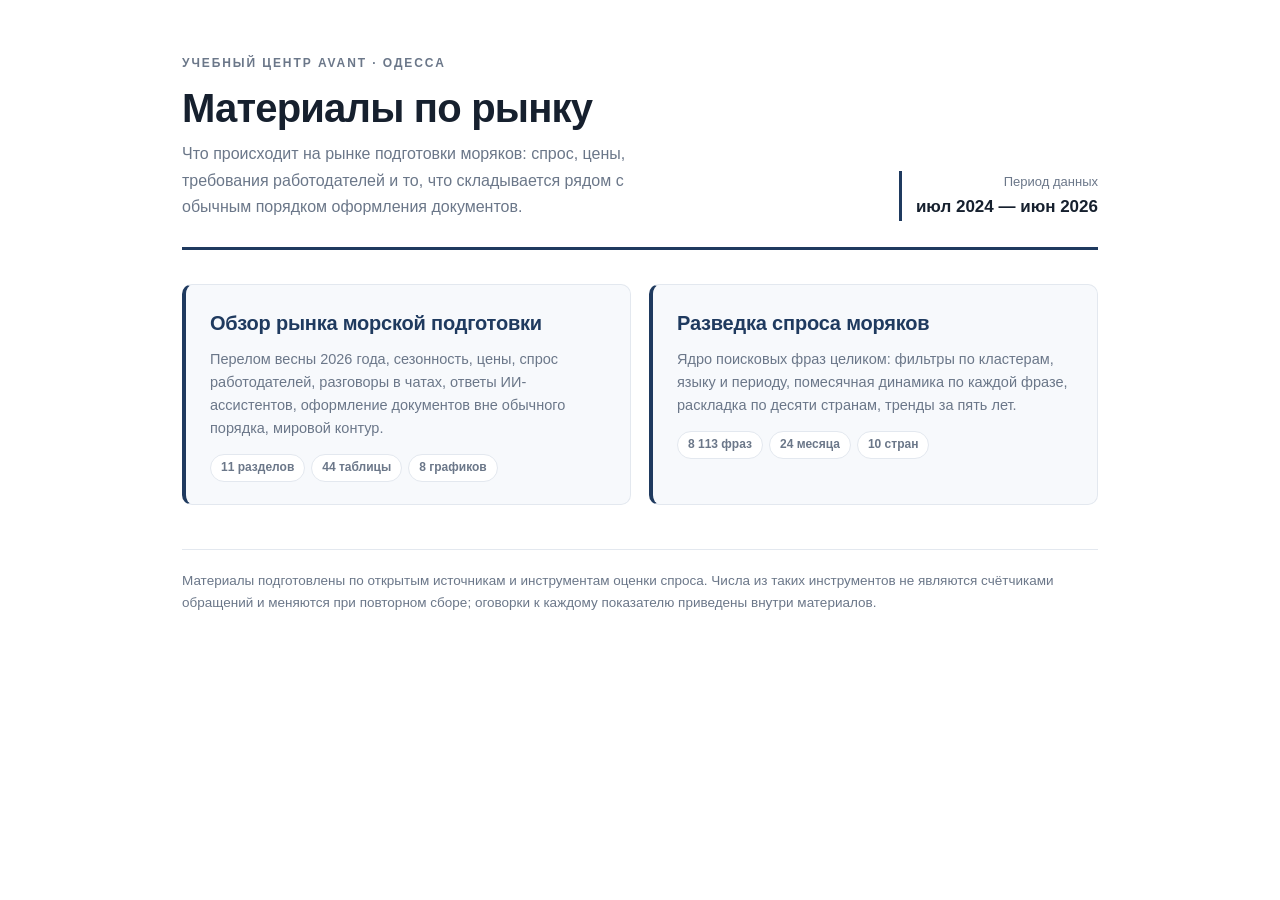
==== index.html @ 8830119d "Обзор рынка на Pages в фирменном стиле, общая точка входа Обзор приведён к палитре недельного отчёта" ====
<!doctype html>
<html lang="ru">
<head>
<meta charset="utf-8">
<meta name="viewport" content="width=device-width, initial-scale=1">
<meta name="theme-color" content="#1f3a5f" media="(prefers-color-scheme: light)">
<meta name="theme-color" content="#0f1522" media="(prefers-color-scheme: dark)">
<meta name="robots" content="noindex, nofollow">
<meta name="description" content="Материалы по рынку морской подготовки для учебного центра AVANT.">
<title>AVANT · материалы</title>
<style>
:root{
  --ink:#16202e; --muted:#6b7789; --line:#e3e8ef; --bg:#ffffff; --panel:#f7f9fc;
  --acc:#1f3a5f; --meta:#3d6fd1;
}
@media (prefers-color-scheme:dark){
  :root:not([data-theme="light"]){
    --ink:#e6ecf5; --muted:#9aa7b8; --line:#2a3446; --bg:#0f1522; --panel:#161e2c;
    --acc:#8fb3e8; --meta:#7ba3e8;
  }
}
:root[data-theme="dark"]{
  --ink:#e6ecf5; --muted:#9aa7b8; --line:#2a3446; --bg:#0f1522; --panel:#161e2c;
  --acc:#8fb3e8; --meta:#7ba3e8;
}
*{box-sizing:border-box}
html{-webkit-text-size-adjust:100%}
body{
  margin:0; background:var(--bg); color:var(--ink); min-height:100vh;
  font:17px/1.65 -apple-system,BlinkMacSystemFont,"Segoe UI",Roboto,"Helvetica Neue",Arial,sans-serif;
  -webkit-font-smoothing:antialiased;
}
.wrap{max-width:960px; margin:0 auto; padding:0 22px 80px}
header{
  padding:54px 0 26px; border-bottom:3px solid var(--acc); margin-bottom:34px;
  display:grid; grid-template-columns:minmax(0,1fr) auto; gap:26px; align-items:end;
}
.eyebrow{font-size:12px; letter-spacing:.16em; text-transform:uppercase; color:var(--muted); font-weight:700; margin:0}
h1{font-size:clamp(27px,4vw,40px); line-height:1.14; margin:12px 0 10px; letter-spacing:-.02em}
.lede{color:var(--muted); font-size:16px; margin:0; max-width:56ch}
.period{
  font-size:13px; color:var(--muted); text-align:right; white-space:nowrap;
  border-left:3px solid var(--acc); padding-left:14px;
}
.period b{display:block; font-size:17px; color:var(--ink); font-variant-numeric:tabular-nums}
.grid{display:grid; grid-template-columns:repeat(auto-fit,minmax(310px,1fr)); gap:18px}
.item{
  display:block; text-decoration:none; color:inherit; background:var(--panel);
  border:1px solid var(--line); border-left:4px solid var(--acc); border-radius:10px;
  padding:22px 24px; transition:border-color .12s;
}
.item:hover{border-color:var(--meta); border-left-color:var(--meta)}
.item h2{font-size:20px; margin:0 0 8px; letter-spacing:-.01em; color:var(--acc)}
.item p{font-size:14.5px; color:var(--muted); margin:0 0 14px; line-height:1.6}
.facts{display:flex; flex-wrap:wrap; gap:6px}
.f{
  font-size:12px; background:var(--bg); border:1px solid var(--line); border-radius:20px;
  padding:3px 10px; color:var(--muted); font-weight:600; font-variant-numeric:tabular-nums;
}
footer{margin-top:44px; padding-top:20px; border-top:1px solid var(--line); font-size:13.5px; color:var(--muted)}
@media (max-width:640px){
  header{grid-template-columns:1fr; gap:16px; align-items:start; padding-top:34px}
  .period{text-align:left; border-left:3px solid var(--acc)}
  .wrap{padding:0 16px 60px}
}
</style>
</head>
<body>
<div class="wrap">
<header>
  <div>
    <p class="eyebrow">Учебный центр AVANT · Одесса</p>
    <h1>Материалы по рынку</h1>
    <p class="lede">Что происходит на рынке подготовки моряков: спрос, цены, требования
    работодателей и то, что складывается рядом с обычным порядком оформления документов.</p>
  </div>
  <div class="period"><span>Период данных</span><b>июл 2024 — июн 2026</b></div>
</header>

<div class="grid">
  <a class="item" href="otchety/obzor-rynka-2026-08/">
    <h2>Обзор рынка морской подготовки</h2>
    <p>Перелом весны 2026 года, сезонность, цены, спрос работодателей, разговоры в чатах,
    ответы ИИ-ассистентов, оформление документов вне обычного порядка, мировой контур.</p>
    <div class="facts"><span class="f">11 разделов</span><span class="f">44 таблицы</span><span class="f">8 графиков</span></div>
  </a>
  <a class="item" href="otchety/spros-2026-08/">
    <h2>Разведка спроса моряков</h2>
    <p>Ядро поисковых фраз целиком: фильтры по кластерам, языку и периоду, помесячная
    динамика по каждой фразе, раскладка по десяти странам, тренды за пять лет.</p>
    <div class="facts"><span class="f">8 113 фраз</span><span class="f">24 месяца</span><span class="f">10 стран</span></div>
  </a>
</div>

<footer>Материалы подготовлены по открытым источникам и инструментам оценки спроса.
Числа из таких инструментов не являются счётчиками обращений и меняются при повторном сборе;
оговорки к каждому показателю приведены внутри материалов.</footer>
</div>
</body>
</html>
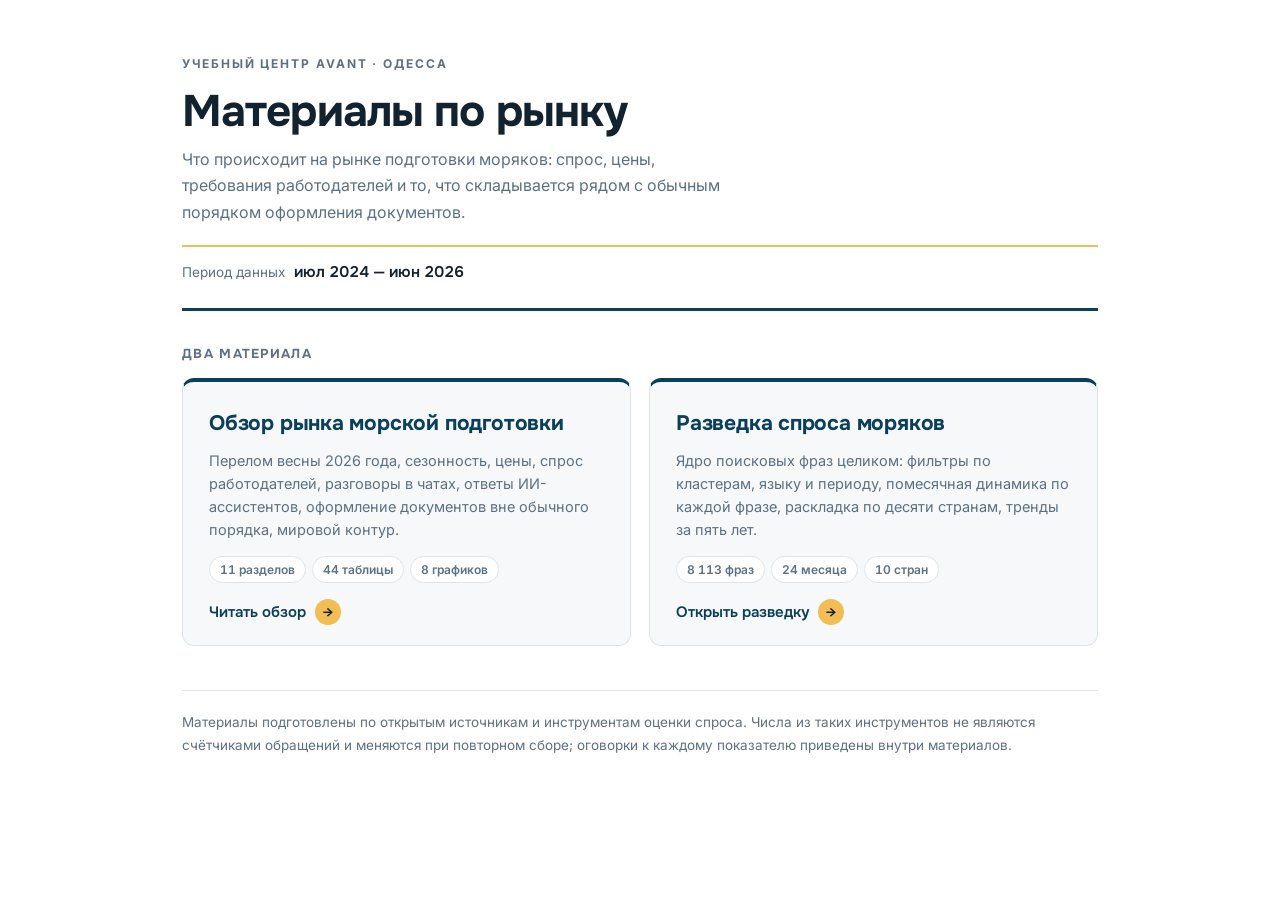
==== commit 72d346b3: "Настоящие фирменные цвета и шрифты AVANT, пять правок владельца Палитра снята с логотипа и с tcsavan" ====
--- a/index.html
+++ b/index.html
@@ -3,54 +3,81 @@
 <head>
 <meta charset="utf-8">
 <meta name="viewport" content="width=device-width, initial-scale=1">
-<meta name="theme-color" content="#1f3a5f" media="(prefers-color-scheme: light)">
-<meta name="theme-color" content="#0f1522" media="(prefers-color-scheme: dark)">
+<meta name="theme-color" content="#0b405c" media="(prefers-color-scheme: light)">
+<meta name="theme-color" content="#0d1b26" media="(prefers-color-scheme: dark)">
 <meta name="robots" content="noindex, nofollow">
 <meta name="description" content="Материалы по рынку морской подготовки для учебного центра AVANT.">
 <title>AVANT · материалы</title>
+<link rel="preconnect" href="https://fonts.googleapis.com">
+<link rel="preconnect" href="https://fonts.gstatic.com" crossorigin>
+<link rel="stylesheet" href="https://fonts.googleapis.com/css2?family=Onest:wght@400;500;600;700&family=Inter:wght@400;500;600&display=swap">
 <style>
+/* Фирменные цвета AVANT: сняты с логотипа и с tcsavant.com.
+   Тёмно-синий #0B405C, золотой #F1BD54. Шрифты сайта — Onest и Inter. */
 :root{
-  --ink:#16202e; --muted:#6b7789; --line:#e3e8ef; --bg:#ffffff; --panel:#f7f9fc;
-  --acc:#1f3a5f; --meta:#3d6fd1;
+  --navy:#0b405c; --gold:#f1bd54; --navy-2:#285c80;
+  --ink:#12222e; --muted:#5d7183; --line:#dde5ea; --bg:#ffffff;
+  --panel:#f6f8fa; --panel-2:#eaf0f4; --plate:#ffffff;
+  --acc:#0b405c; --s1:#1c6ea4; --s2:#b8860b; --good:#1f8a5f; --bad:#c0392b;
+  --sh:"Onest",system-ui,-apple-system,"Segoe UI",Roboto,sans-serif;
+  --tx:"Inter",system-ui,-apple-system,"Segoe UI",Roboto,sans-serif;
 }
 @media (prefers-color-scheme:dark){
   :root:not([data-theme="light"]){
-    --ink:#e6ecf5; --muted:#9aa7b8; --line:#2a3446; --bg:#0f1522; --panel:#161e2c;
-    --acc:#8fb3e8; --meta:#7ba3e8;
+    --navy:#7fb6d8; --gold:#f1bd54; --navy-2:#4d87ad;
+    --ink:#e4edf3; --muted:#93a8b8; --line:#22323f; --bg:#0d1b26;
+    --panel:#132836; --panel-2:#1a3242; --plate:#eef3f7;
+    --acc:#7fb6d8; --s1:#3a88bd; --s2:#bd8a2a; --good:#4fb389; --bad:#dd7362;
   }
 }
 :root[data-theme="dark"]{
-  --ink:#e6ecf5; --muted:#9aa7b8; --line:#2a3446; --bg:#0f1522; --panel:#161e2c;
-  --acc:#8fb3e8; --meta:#7ba3e8;
+  --navy:#7fb6d8; --gold:#f1bd54; --navy-2:#4d87ad;
+  --ink:#e4edf3; --muted:#93a8b8; --line:#22323f; --bg:#0d1b26;
+  --panel:#132836; --panel-2:#1a3242; --plate:#eef3f7;
+  --acc:#7fb6d8; --s1:#3a88bd; --s2:#bd8a2a; --good:#4fb389; --bad:#dd7362;
 }
 *{box-sizing:border-box}
 html{-webkit-text-size-adjust:100%}
 body{
   margin:0; background:var(--bg); color:var(--ink); min-height:100vh;
-  font:17px/1.65 -apple-system,BlinkMacSystemFont,"Segoe UI",Roboto,"Helvetica Neue",Arial,sans-serif;
+  font:400 17px/1.65 var(--tx);
   -webkit-font-smoothing:antialiased;
 }
 .wrap{max-width:960px; margin:0 auto; padding:0 22px 80px}
-header{
-  padding:54px 0 26px; border-bottom:3px solid var(--acc); margin-bottom:34px;
-  display:grid; grid-template-columns:minmax(0,1fr) auto; gap:26px; align-items:end;
-}
+header{padding:54px 0 22px; border-bottom:3px solid var(--navy); margin-bottom:32px}
 .eyebrow{font-size:12px; letter-spacing:.16em; text-transform:uppercase; color:var(--muted); font-weight:700; margin:0}
-h1{font-size:clamp(27px,4vw,40px); line-height:1.14; margin:12px 0 10px; letter-spacing:-.02em}
+h1{font-family:var(--sh); font-weight:700; font-size:clamp(27px,4.4vw,44px); line-height:1.14; margin:12px 0 10px; letter-spacing:-.02em}
 .lede{color:var(--muted); font-size:16px; margin:0; max-width:56ch}
 .period{
-  font-size:13px; color:var(--muted); text-align:right; white-space:nowrap;
-  border-left:3px solid var(--acc); padding-left:14px;
+  display:flex; align-items:baseline; gap:9px; font-size:13.5px; color:var(--muted);
+  border-top:2px solid var(--gold); padding-top:13px; margin:20px 0 0;
 }
-.period b{display:block; font-size:17px; color:var(--ink); font-variant-numeric:tabular-nums}
+.period b{font-family:var(--sh); font-size:15.5px; color:var(--ink); font-variant-numeric:tabular-nums; font-weight:600}
+.razdel{
+  font-family:var(--sh); font-size:13px; letter-spacing:.1em; text-transform:uppercase;
+  color:var(--muted); font-weight:700; margin:0 0 14px;
+}
 .grid{display:grid; grid-template-columns:repeat(auto-fit,minmax(310px,1fr)); gap:18px}
 .item{
-  display:block; text-decoration:none; color:inherit; background:var(--panel);
-  border:1px solid var(--line); border-left:4px solid var(--acc); border-radius:10px;
-  padding:22px 24px; transition:border-color .12s;
+  display:flex; flex-direction:column; text-decoration:none; color:inherit;
+  background:var(--panel); border:1px solid var(--line); border-top:4px solid var(--navy);
+  border-radius:12px; padding:24px 26px 20px; transition:border-color .12s, transform .12s, box-shadow .12s;
 }
-.item:hover{border-color:var(--meta); border-left-color:var(--meta)}
-.item h2{font-size:20px; margin:0 0 8px; letter-spacing:-.01em; color:var(--acc)}
+.item:hover,.item:focus-visible{
+  border-color:var(--navy); border-top-color:var(--gold);
+  transform:translateY(-2px); box-shadow:0 6px 20px rgba(11,64,92,.13);
+}
+.item .go{
+  display:inline-flex; align-items:center; gap:9px; margin-top:auto; padding-top:16px;
+  font-family:var(--sh); font-weight:600; font-size:15px; color:var(--navy);
+}
+.item .go i{
+  font-style:normal; display:inline-flex; align-items:center; justify-content:center;
+  width:26px; height:26px; border-radius:50%; background:var(--gold); color:#12222e;
+  font-size:14px; transition:transform .12s;
+}
+.item:hover .go i{transform:translateX(3px)}
+.item h2{font-family:var(--sh); font-weight:700; font-size:21px; margin:0 0 8px; letter-spacing:-.01em; color:var(--acc)}
 .item p{font-size:14.5px; color:var(--muted); margin:0 0 14px; line-height:1.6}
 .facts{display:flex; flex-wrap:wrap; gap:6px}
 .f{
@@ -59,8 +86,7 @@
 }
 footer{margin-top:44px; padding-top:20px; border-top:1px solid var(--line); font-size:13.5px; color:var(--muted)}
 @media (max-width:640px){
-  header{grid-template-columns:1fr; gap:16px; align-items:start; padding-top:34px}
-  .period{text-align:left; border-left:3px solid var(--acc)}
+  header{padding-top:34px}
   .wrap{padding:0 16px 60px}
 }
 </style>
@@ -68,27 +94,28 @@
 <body>
 <div class="wrap">
 <header>
-  <div>
-    <p class="eyebrow">Учебный центр AVANT · Одесса</p>
-    <h1>Материалы по рынку</h1>
-    <p class="lede">Что происходит на рынке подготовки моряков: спрос, цены, требования
-    работодателей и то, что складывается рядом с обычным порядком оформления документов.</p>
-  </div>
-  <div class="period"><span>Период данных</span><b>июл 2024 — июн 2026</b></div>
+  <p class="eyebrow">Учебный центр AVANT · Одесса</p>
+  <h1>Материалы по рынку</h1>
+  <p class="lede">Что происходит на рынке подготовки моряков: спрос, цены, требования
+  работодателей и то, что складывается рядом с обычным порядком оформления документов.</p>
+  <p class="period"><span>Период данных</span><b>июл 2024 — июн 2026</b></p>
 </header>
 
+<h2 class="razdel">Два материала</h2>
 <div class="grid">
   <a class="item" href="otchety/obzor-rynka-2026-08/">
     <h2>Обзор рынка морской подготовки</h2>
     <p>Перелом весны 2026 года, сезонность, цены, спрос работодателей, разговоры в чатах,
     ответы ИИ-ассистентов, оформление документов вне обычного порядка, мировой контур.</p>
     <div class="facts"><span class="f">11 разделов</span><span class="f">44 таблицы</span><span class="f">8 графиков</span></div>
+    <span class="go">Читать обзор <i aria-hidden="true">→</i></span>
   </a>
   <a class="item" href="otchety/spros-2026-08/">
     <h2>Разведка спроса моряков</h2>
     <p>Ядро поисковых фраз целиком: фильтры по кластерам, языку и периоду, помесячная
     динамика по каждой фразе, раскладка по десяти странам, тренды за пять лет.</p>
     <div class="facts"><span class="f">8 113 фраз</span><span class="f">24 месяца</span><span class="f">10 стран</span></div>
+    <span class="go">Открыть разведку <i aria-hidden="true">→</i></span>
   </a>
 </div>
 
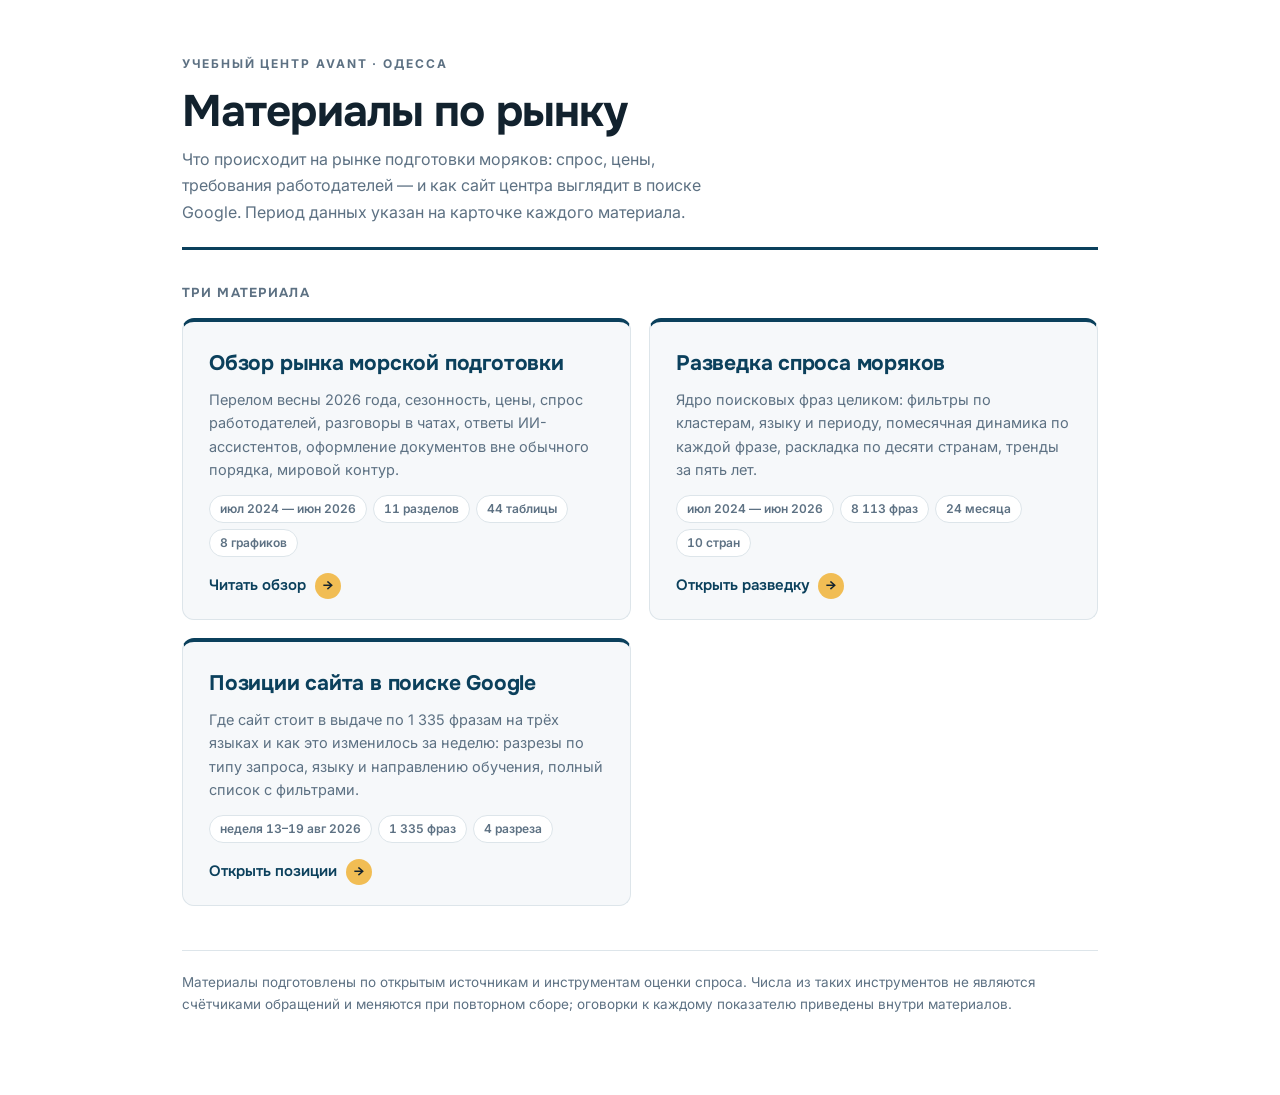
==== commit e0f7c9ff: "Страница позиций за неделю в фирменной палитре, слинкована с хаба Срез 1 335 фраз, разрезы по типу з" ====
--- a/index.html
+++ b/index.html
@@ -12,8 +12,7 @@
 <link rel="preconnect" href="https://fonts.gstatic.com" crossorigin>
 <link rel="stylesheet" href="https://fonts.googleapis.com/css2?family=Onest:wght@400;500;600;700&family=Inter:wght@400;500;600&display=swap">
 <style>
-/* Фирменные цвета AVANT: сняты с логотипа и с tcsavant.com.
-   Тёмно-синий #0B405C, золотой #F1BD54. Шрифты сайта — Onest и Inter. */
+/* Фирменная палитра: тёмно-синий #0B405C, золотой #F1BD54. Шрифты Onest и Inter. */
 :root{
   --navy:#0b405c; --gold:#f1bd54; --navy-2:#285c80;
   --ink:#12222e; --muted:#5d7183; --line:#dde5ea; --bg:#ffffff;
@@ -97,25 +96,32 @@
   <p class="eyebrow">Учебный центр AVANT · Одесса</p>
   <h1>Материалы по рынку</h1>
   <p class="lede">Что происходит на рынке подготовки моряков: спрос, цены, требования
-  работодателей и то, что складывается рядом с обычным порядком оформления документов.</p>
-  <p class="period"><span>Период данных</span><b>июл 2024 — июн 2026</b></p>
+  работодателей — и как сайт центра выглядит в поиске Google. Период данных указан
+  на карточке каждого материала.</p>
 </header>
 
-<h2 class="razdel">Два материала</h2>
+<h2 class="razdel">Три материала</h2>
 <div class="grid">
   <a class="item" href="otchety/obzor-rynka-2026-08/">
     <h2>Обзор рынка морской подготовки</h2>
     <p>Перелом весны 2026 года, сезонность, цены, спрос работодателей, разговоры в чатах,
     ответы ИИ-ассистентов, оформление документов вне обычного порядка, мировой контур.</p>
-    <div class="facts"><span class="f">11 разделов</span><span class="f">44 таблицы</span><span class="f">8 графиков</span></div>
+    <div class="facts"><span class="f">июл 2024 — июн 2026</span><span class="f">11 разделов</span><span class="f">44 таблицы</span><span class="f">8 графиков</span></div>
     <span class="go">Читать обзор <i aria-hidden="true">→</i></span>
   </a>
   <a class="item" href="otchety/spros-2026-08/">
     <h2>Разведка спроса моряков</h2>
     <p>Ядро поисковых фраз целиком: фильтры по кластерам, языку и периоду, помесячная
     динамика по каждой фразе, раскладка по десяти странам, тренды за пять лет.</p>
-    <div class="facts"><span class="f">8 113 фраз</span><span class="f">24 месяца</span><span class="f">10 стран</span></div>
+    <div class="facts"><span class="f">июл 2024 — июн 2026</span><span class="f">8 113 фраз</span><span class="f">24 месяца</span><span class="f">10 стран</span></div>
     <span class="go">Открыть разведку <i aria-hidden="true">→</i></span>
+  </a>
+  <a class="item" href="otchety/pozicii-2026-08-19/">
+    <h2>Позиции сайта в поиске Google</h2>
+    <p>Где сайт стоит в выдаче по 1 335 фразам на трёх языках и как это изменилось за неделю:
+    разрезы по типу запроса, языку и направлению обучения, полный список с фильтрами.</p>
+    <div class="facts"><span class="f">неделя 13–19 авг 2026</span><span class="f">1 335 фраз</span><span class="f">4 разреза</span></div>
+    <span class="go">Открыть позиции <i aria-hidden="true">→</i></span>
   </a>
 </div>
 
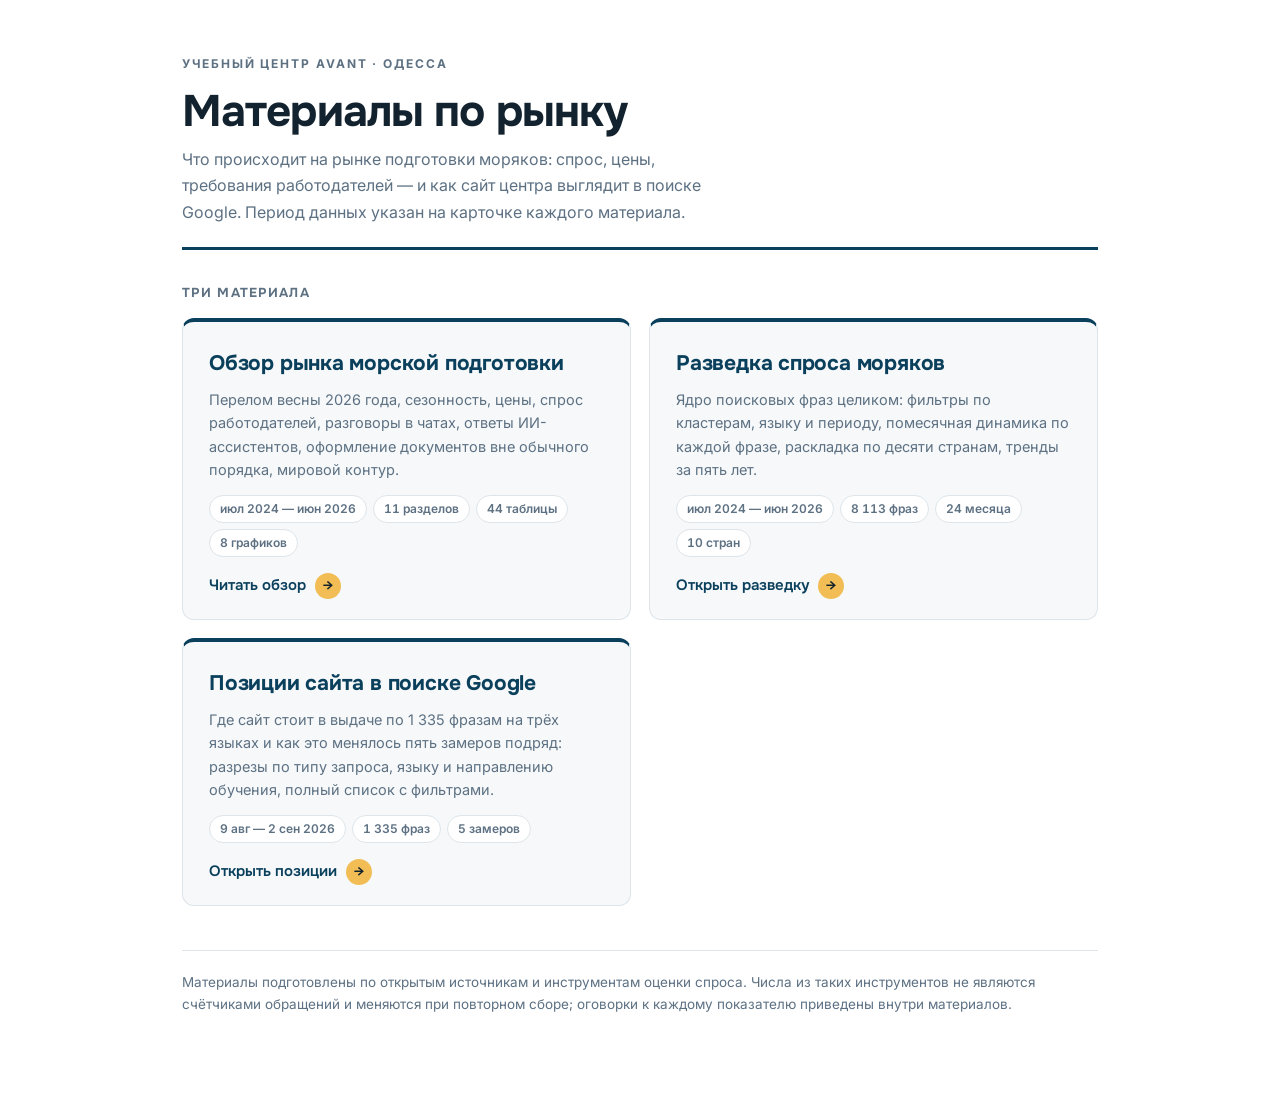
==== commit 334efeb0: "Главная и редиректы: ссылка на постоянный дашборд позиций, период 9 авг — 2 сен, пять замеров Co-Aut" ====
--- a/index.html
+++ b/index.html
@@ -116,11 +116,11 @@
     <div class="facts"><span class="f">июл 2024 — июн 2026</span><span class="f">8 113 фраз</span><span class="f">24 месяца</span><span class="f">10 стран</span></div>
     <span class="go">Открыть разведку <i aria-hidden="true">→</i></span>
   </a>
-  <a class="item" href="otchety/pozicii-2026-08-19/">
+  <a class="item" href="otchety/pozicii/">
     <h2>Позиции сайта в поиске Google</h2>
-    <p>Где сайт стоит в выдаче по 1 335 фразам на трёх языках и как это изменилось за неделю:
+    <p>Где сайт стоит в выдаче по 1 335 фразам на трёх языках и как это менялось пять замеров подряд:
     разрезы по типу запроса, языку и направлению обучения, полный список с фильтрами.</p>
-    <div class="facts"><span class="f">неделя 13–19 авг 2026</span><span class="f">1 335 фраз</span><span class="f">4 разреза</span></div>
+    <div class="facts"><span class="f">9 авг — 2 сен 2026</span><span class="f">1 335 фраз</span><span class="f">5 замеров</span></div>
     <span class="go">Открыть позиции <i aria-hidden="true">→</i></span>
   </a>
 </div>
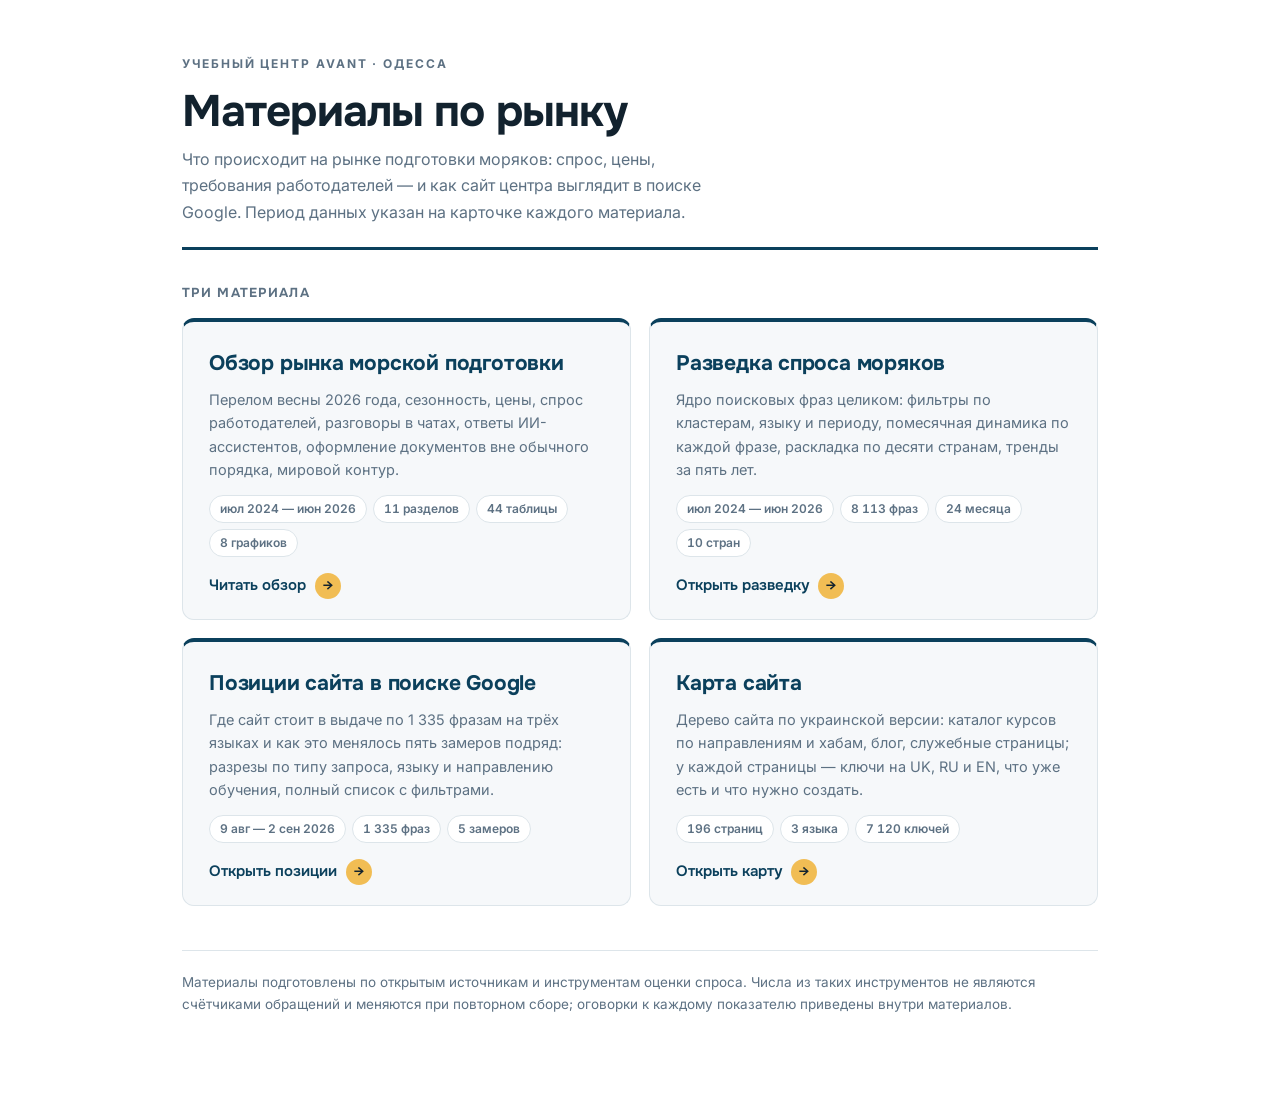
==== commit 2d1e3895: "Карта сайта: karta-saitu/" ====
--- a/index.html
+++ b/index.html
@@ -123,6 +123,13 @@
     <div class="facts"><span class="f">9 авг — 2 сен 2026</span><span class="f">1 335 фраз</span><span class="f">5 замеров</span></div>
     <span class="go">Открыть позиции <i aria-hidden="true">→</i></span>
   </a>
+  <a class="item" href="karta-saitu/">
+    <h2>Карта сайта</h2>
+    <p>Дерево сайта по украинской версии: каталог курсов по направлениям и хабам, блог, служебные страницы;
+    у каждой страницы — ключи на UK, RU и EN, что уже есть и что нужно создать.</p>
+    <div class="facts"><span class="f">196 страниц</span><span class="f">3 языка</span><span class="f">7 120 ключей</span></div>
+    <span class="go">Открыть карту <i aria-hidden="true">→</i></span>
+  </a>
 </div>
 
 <footer>Материалы подготовлены по открытым источникам и инструментам оценки спроса.
